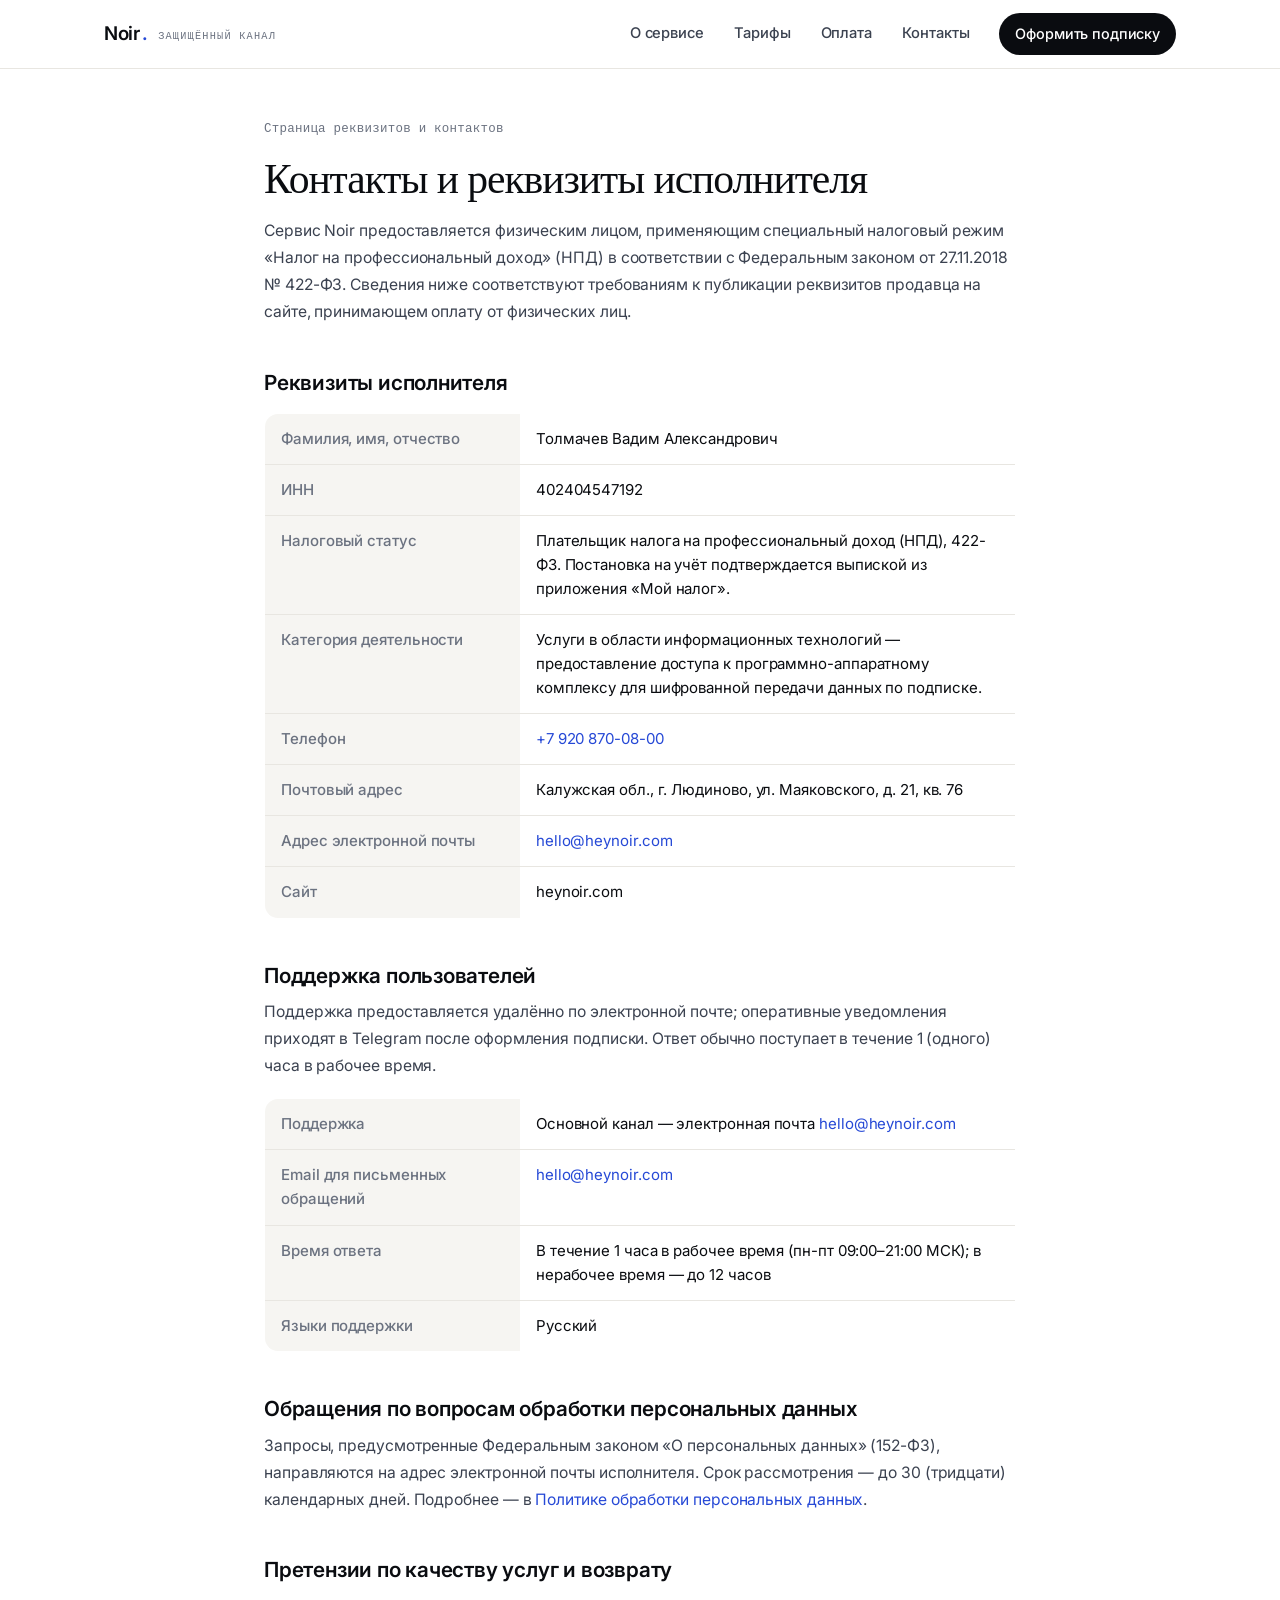
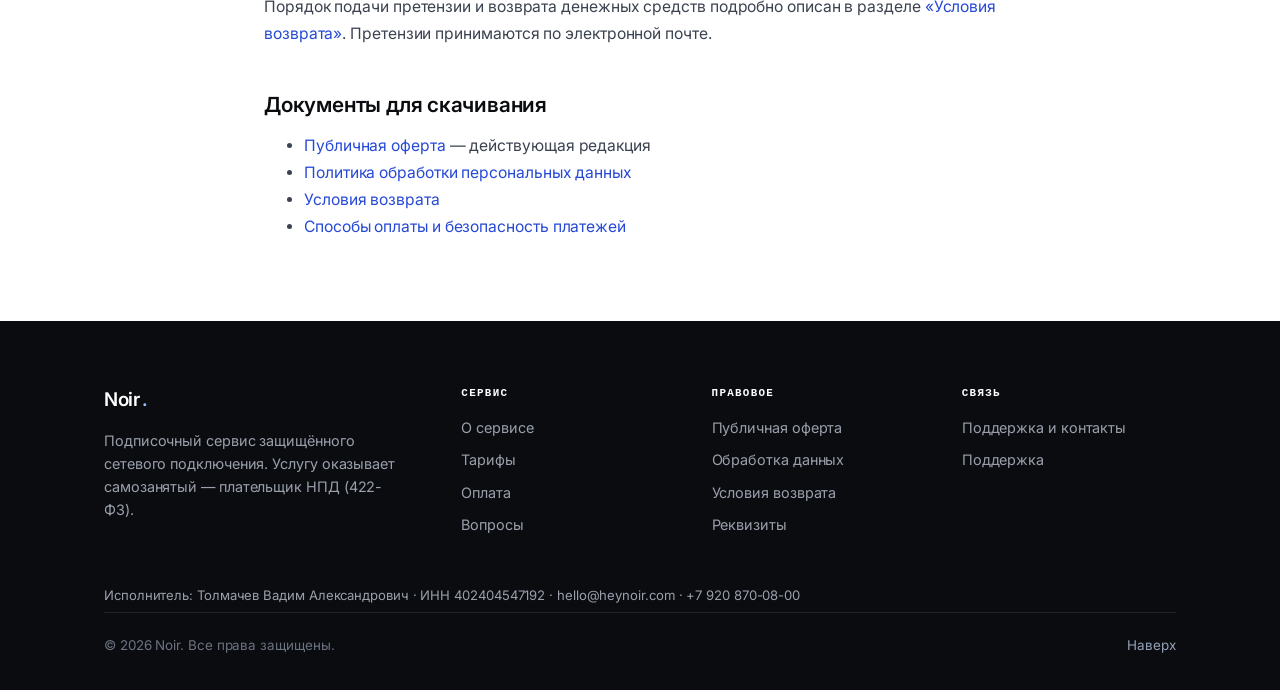
==== contacts.html @ b8f28ebe "Статические страницы heynoir.com" ====
<!doctype html>
<html lang="ru">
<head>
  <meta charset="utf-8">
  <meta name="viewport" content="width=device-width, initial-scale=1">
  <title>Контакты и реквизиты — Noir</title>
  <meta name="description" content="Полные реквизиты исполнителя сервиса Noir, контакты поддержки, способы связи.">
  <link rel="icon" href="/favicon.svg" type="image/svg+xml">
  <link rel="preconnect" href="https://fonts.googleapis.com">
  <link rel="preconnect" href="https://fonts.gstatic.com" crossorigin>
  <link rel="stylesheet" href="https://fonts.googleapis.com/css2?family=Inter:wght@400;500;600&display=swap">
  <link rel="stylesheet" href="/noir-corp.css">
</head>
<body>

<header class="header">
  <div class="wrap nav">
    <a class="brand" href="/">Noir<span class="dot">.</span><span class="brand-sub">защищённый канал</span></a>
    <nav class="nav-links" id="nav-links">
      <a href="/#about">О сервисе</a>
      <a href="/#pricing">Тарифы</a>
      <a href="/payment-info.html">Оплата</a>
      <a href="/contacts.html">Контакты</a>
      <a class="nav-cta" href="/#pricing">Оформить подписку</a>
    </nav>
    <button class="burger" id="burger" aria-label="Меню" aria-expanded="false"><span></span><span></span><span></span></button>
  </div>
</header>

<main class="doc">
  <div class="wrap" style="max-width: 800px;">
    <div class="doc-meta">Страница реквизитов и контактов</div>
    <h1>Контакты и реквизиты исполнителя</h1>
    <p>Сервис Noir предоставляется физическим лицом, применяющим специальный налоговый режим «Налог на профессиональный доход» (НПД) в соответствии с Федеральным законом от 27.11.2018 № 422-ФЗ. Сведения ниже соответствуют требованиям к публикации реквизитов продавца на сайте, принимающем оплату от физических лиц.</p>

    <h2>Реквизиты исполнителя</h2>
    <table class="kv-table">
      <tr><th>Фамилия, имя, отчество</th><td>Толмачев Вадим Александрович</td></tr>
      <tr><th>ИНН</th><td>402404547192</td></tr>
      <tr><th>Налоговый статус</th><td>Плательщик налога на профессиональный доход (НПД), 422-ФЗ. Постановка на учёт подтверждается выпиской из приложения «Мой налог».</td></tr>
      <tr><th>Категория деятельности</th><td>Услуги в области информационных технологий — предоставление доступа к программно-аппаратному комплексу для шифрованной передачи данных по подписке.</td></tr>
      <tr><th>Телефон</th><td><a href="tel:+79208700800">+7 920 870-08-00</a></td></tr>
      <tr><th>Почтовый адрес</th><td>Калужская обл., г. Людиново, ул. Маяковского, д. 21, кв. 76</td></tr>
      <tr><th>Адрес электронной почты</th><td><a href="mailto:hello@heynoir.com">hello@heynoir.com</a></td></tr>
      <tr><th>Сайт</th><td>heynoir.com</td></tr>
    </table>

    <h2>Поддержка пользователей</h2>
    <p>Поддержка предоставляется удалённо по электронной почте; оперативные уведомления приходят в Telegram после оформления подписки. Ответ обычно поступает в течение 1 (одного) часа в рабочее время.</p>
    <table class="kv-table">
      <tr><th>Поддержка</th><td>Основной канал — электронная почта <a href="mailto:hello@heynoir.com">hello@heynoir.com</a></td></tr>
      <tr><th>Email для письменных обращений</th><td><a href="mailto:hello@heynoir.com">hello@heynoir.com</a></td></tr>
      <tr><th>Время ответа</th><td>В течение 1 часа в рабочее время (пн-пт 09:00–21:00 МСК); в нерабочее время — до 12 часов</td></tr>
      <tr><th>Языки поддержки</th><td>Русский</td></tr>
    </table>

    <h2>Обращения по вопросам обработки персональных данных</h2>
    <p>Запросы, предусмотренные Федеральным законом «О персональных данных» (152-ФЗ), направляются на адрес электронной почты исполнителя. Срок рассмотрения — до 30 (тридцати) календарных дней. Подробнее — в <a href="/privacy.html">Политике обработки персональных данных</a>.</p>

    <h2>Претензии по качеству услуг и возврату</h2>
    <p>Порядок подачи претензии и возврата денежных средств подробно описан в разделе <a href="/refund.html">«Условия возврата»</a>. Претензии принимаются по электронной почте.</p>

    <h2>Документы для скачивания</h2>
    <ul>
      <li><a href="/offer.html">Публичная оферта</a> — действующая редакция</li>
      <li><a href="/privacy.html">Политика обработки персональных данных</a></li>
      <li><a href="/refund.html">Условия возврата</a></li>
      <li><a href="/payment-info.html">Способы оплаты и безопасность платежей</a></li>
    </ul>
  </div>
</main>

<footer class="footer">
  <div class="wrap">
    <div class="foot-grid">
      <div class="foot-brand">
        <a class="brand" href="/" style="color: #fff;">Noir<span class="dot" style="color: #93c5fd;">.</span></a>
        <p>Подписочный сервис защищённого сетевого подключения. Услугу оказывает самозанятый — плательщик НПД (422-ФЗ).</p>
      </div>
      <div class="foot-col">
        <h4>Сервис</h4>
        <a href="/#about">О сервисе</a>
        <a href="/#pricing">Тарифы</a>
        <a href="/payment-info.html">Оплата</a>
        <a href="/#faq">Вопросы</a>
      </div>
      <div class="foot-col">
        <h4>Правовое</h4>
        <a href="/offer.html">Публичная оферта</a>
        <a href="/privacy.html">Обработка данных</a>
        <a href="/refund.html">Условия возврата</a>
        <a href="/contacts.html">Реквизиты</a>
      </div>
      <div class="foot-col">
        <h4>Связь</h4>
        <a href="/contacts.html">Поддержка и контакты</a>
        <a href="/contacts.html">Поддержка</a>
      </div>
    </div>
    <p class="foot-req">Исполнитель: Толмачев Вадим Александрович · ИНН 402404547192 · <a href="mailto:hello@heynoir.com">hello@heynoir.com</a> · <a href="tel:+79208700800">+7 920 870-08-00</a></p>
      <div class="foot-bottom">
      <span>© 2026 Noir. Все права защищены.</span>
      <a href="#" style="color: #94a3b8;">Наверх</a>
    </div>
  </div>
</footer>

<script src="/noir-corp.js" defer></script>
</body>
</html>
---- noir-corp.css ----
/* =========================================================================
   Noir — Corporate / merchant site
   Премиум-fintech эстетика: near-black ink, тёплая бумага, один глубокий
   акцент, editorial-заголовки (Fraunces). Без anti-censorship лексики.
   ========================================================================= */

:root {
  --bg:        #ffffff;
  --paper:     #f6f5f2;   /* тёплый off-white для секций */
  --paper-2:   #efede8;
  --ink:       #0a0c10;   /* near-black */
  --ink-2:     #14171d;
  --ink-soft:  #3b4250;
  --muted:     #6b7280;
  --line:      #e8e6e1;
  --line-2:    #dcd9d2;
  --line-dark: #20242c;
  --accent:    #2649d6;   /* глубокий синий — доверие, не «кричащий» */
  --accent-ink:#1a36a8;
  --accent-soft:#eef1fd;
  --on-dark:   #e9eaec;
  --on-dark-mut:#9aa0ab;
  --gold:      #c2a25a;   /* микро-акцент премиум, очень дозированно */
  --radius:    14px;
  --radius-lg: 20px;
  --radius-sm: 9px;
  --shadow-sm: 0 1px 2px rgba(10,12,16,.05);
  --shadow:    0 10px 30px -12px rgba(10,12,16,.18);
  --shadow-lg: 0 30px 60px -20px rgba(10,12,16,.30);
  --max: 1120px;
  --sans: "Inter", -apple-system, BlinkMacSystemFont, "Segoe UI", Roboto, Arial, sans-serif;
  --serif: "Fraunces", Georgia, "Times New Roman", serif;
  --mono: "JetBrains Mono", ui-monospace, "SF Mono", Consolas, monospace;
}

* { box-sizing: border-box; }
html { scroll-behavior: smooth; }
body {
  margin: 0;
  background: var(--bg);
  color: var(--ink);
  font-family: var(--sans);
  font-size: 16px;
  line-height: 1.6;
  letter-spacing: -0.005em;
  -webkit-font-smoothing: antialiased;
  -moz-osx-font-smoothing: grayscale;
}
img, svg { display: block; max-width: 100%; }
a { color: var(--accent); text-decoration: none; }
a:hover { color: var(--accent-ink); }

.wrap { width: 100%; max-width: var(--max); margin: 0 auto; padding: 0 24px; }

/* ============================ Typography ============================ */
h1, h2, h3, h4 { margin: 0 0 .5em; color: var(--ink); font-weight: 600; letter-spacing: -0.02em; }
h1 {
  font-family: var(--serif);
  font-weight: 500;
  font-size: clamp(2.4rem, 1.4rem + 3.6vw, 3.9rem);
  line-height: 1.04;
  letter-spacing: -0.025em;
}
h2 {
  font-family: var(--serif);
  font-weight: 500;
  font-size: clamp(1.7rem, 1.2rem + 1.9vw, 2.5rem);
  line-height: 1.1;
  letter-spacing: -0.02em;
}
h3 { font-size: 1.12rem; line-height: 1.35; }
h4 { font-size: 1rem; }
p { margin: 0 0 1rem; color: var(--ink-soft); }
p.lead { font-size: clamp(1.02rem, .96rem + .4vw, 1.18rem); color: var(--ink-soft); line-height: 1.65; }
strong { color: var(--ink); font-weight: 600; }

.eyebrow {
  display: inline-flex; align-items: center; gap: 8px;
  font-family: var(--mono);
  font-size: .72rem; font-weight: 500;
  text-transform: uppercase; letter-spacing: .16em;
  color: var(--accent);
  margin-bottom: 18px;
}
.eyebrow::before {
  content: ""; width: 18px; height: 1px; background: var(--accent); opacity: .6;
}

/* ============================ Header ============================ */
.header {
  position: sticky; top: 0; z-index: 60;
  background: rgba(255,255,255,.8);
  backdrop-filter: saturate(180%) blur(12px);
  border-bottom: 1px solid var(--line);
}
.nav { display: flex; align-items: center; justify-content: space-between; height: 68px; }
.brand { display: inline-flex; align-items: baseline; gap: 2px; font-size: 1.18rem; font-weight: 600; color: var(--ink); letter-spacing: -0.02em; }
.brand:hover { color: var(--ink); }
.brand .dot { color: var(--accent); }
.brand-sub { font-family: var(--mono); font-size: .64rem; font-weight: 500; text-transform: uppercase; letter-spacing: .12em; color: var(--muted); margin-left: 9px; transform: translateY(-1px); }
.nav-links { display: flex; align-items: center; gap: 30px; }
.nav-links > a { color: var(--ink-soft); font-size: .92rem; font-weight: 500; transition: color .15s; }
.nav-links > a:hover { color: var(--ink); }

/* CTA в шапке — высокая специфичность, чтобы текст всегда был виден (фикс бага) */
.nav-links a.nav-cta,
a.nav-cta {
  display: inline-flex; align-items: center; gap: 7px;
  background: var(--ink); color: #fff;
  padding: 9px 16px; border-radius: 999px;
  font-size: .9rem; font-weight: 500; letter-spacing: -0.01em;
  transition: background .15s, transform .15s;
}
.nav-links a.nav-cta:hover,
a.nav-cta:hover { background: var(--accent); color: #fff; transform: translateY(-1px); }
.nav-cta svg { width: 15px; height: 15px; }

.burger { display: none; background: none; border: 0; padding: 10px; cursor: pointer; }
.burger span { display: block; width: 22px; height: 2px; background: var(--ink); margin: 4px 0; border-radius: 2px; transition: .2s; }

/* ============================ Buttons ============================ */
.btn {
  display: inline-flex; align-items: center; justify-content: center; gap: 8px;
  padding: 13px 22px; border-radius: 999px;
  font-size: .96rem; font-weight: 500; letter-spacing: -0.01em;
  border: 1px solid transparent; cursor: pointer;
  transition: background .15s, color .15s, border-color .15s, transform .15s;
}
.btn svg { width: 17px; height: 17px; }
.btn-primary { background: var(--ink); color: #fff; }
.btn-primary:hover { background: var(--accent); color: #fff; transform: translateY(-1px); }
.btn-secondary { background: #fff; color: var(--ink); border-color: var(--line-2); }
.btn-secondary:hover { background: var(--paper); color: var(--ink); border-color: var(--ink); }
.btn-light { background: #fff; color: var(--ink); }
.btn-light:hover { background: var(--paper); color: var(--ink); transform: translateY(-1px); }
.btn-ghost { background: transparent; color: #fff; border-color: rgba(255,255,255,.28); }
.btn-ghost:hover { background: rgba(255,255,255,.08); color: #fff; border-color: rgba(255,255,255,.5); }

/* ============================ Sections ============================ */
.section { padding: clamp(64px, 4vw + 40px, 112px) 0; }
.section + .section { border-top: 1px solid var(--line); }
.section.soft { background: var(--paper); }
.section-head { max-width: 680px; margin-bottom: 44px; }
.section-head.center { margin-left: auto; margin-right: auto; text-align: center; }

/* ============================ Hero (dark, premium) ============================ */
.hero {
  position: relative; overflow: hidden;
  background: var(--ink);
  color: var(--on-dark);
  padding: clamp(72px, 6vw + 40px, 128px) 0 clamp(64px, 5vw, 104px);
}
.hero::before { /* мягкое холодное свечение */
  content: ""; position: absolute; inset: 0;
  background:
    radial-gradient(900px 420px at 78% -8%, rgba(38,73,214,.30), transparent 60%),
    radial-gradient(700px 500px at 8% 110%, rgba(38,73,214,.12), transparent 55%);
  pointer-events: none;
}
.hero::after { /* тонкая сетка-текстура */
  content: ""; position: absolute; inset: 0;
  background-image: radial-gradient(rgba(255,255,255,.05) 1px, transparent 1px);
  background-size: 22px 22px;
  mask-image: linear-gradient(180deg, #000, transparent 70%);
  pointer-events: none; opacity: .6;
}
.hero .wrap { position: relative; z-index: 1; }
.hero-grid { display: grid; grid-template-columns: 1.15fr .85fr; gap: 56px; align-items: center; }
.hero .eyebrow { color: #aeb9ff; }
.hero .eyebrow::before { background: #aeb9ff; }
.hero h1 { color: #fff; }
.hero h1 .accent { color: #aeb9ff; font-style: italic; }
.hero p.lead { color: var(--on-dark-mut); max-width: 520px; margin: 22px 0 30px; }
.hero-cta { display: flex; flex-wrap: wrap; gap: 12px; }
.hero-trust { display: flex; flex-wrap: wrap; gap: 10px 22px; margin-top: 34px; font-size: .85rem; color: var(--on-dark-mut); }
.hero-trust span { display: inline-flex; align-items: center; gap: 8px; }
.hero-trust .dot { width: 6px; height: 6px; border-radius: 50%; background: #4ade80; box-shadow: 0 0 0 3px rgba(74,222,128,.18); }
.hero-trust svg { width: 15px; height: 15px; color: #7e8aa8; }

/* Hero card */
.hero-card {
  background: linear-gradient(180deg, rgba(255,255,255,.07), rgba(255,255,255,.03));
  border: 1px solid rgba(255,255,255,.12);
  border-radius: var(--radius-lg);
  padding: 26px;
  backdrop-filter: blur(6px);
  box-shadow: var(--shadow-lg);
}
.hero-card .card-top { display: flex; align-items: center; justify-content: space-between; margin-bottom: 18px; }
.hero-card .pill { display: inline-flex; align-items: center; gap: 7px; font-family: var(--mono); font-size: .68rem; text-transform: uppercase; letter-spacing: .1em; color: #cdd3e6; background: rgba(255,255,255,.08); border: 1px solid rgba(255,255,255,.12); padding: 5px 10px; border-radius: 999px; }
.hero-card .price { color: #fff; font-family: var(--serif); font-size: 1.5rem; }
.hero-card .price small { font-family: var(--sans); font-size: .8rem; color: var(--on-dark-mut); font-weight: 400; }
.hero-card dl { margin: 0; display: grid; grid-template-columns: 1fr auto; gap: 0; }
.hero-card dt, .hero-card dd { padding: 12px 0; border-top: 1px solid rgba(255,255,255,.08); font-size: .92rem; }
.hero-card dt { color: var(--on-dark-mut); }
.hero-card dd { margin: 0; color: #fff; font-weight: 500; text-align: right; }

/* ============================ Stat strip ============================ */
.stats { display: grid; grid-template-columns: repeat(4, 1fr); gap: 0; border: 1px solid var(--line); border-radius: var(--radius); overflow: hidden; background: #fff; }
.stat { padding: 26px 24px; border-right: 1px solid var(--line); }
.stat:last-child { border-right: 0; }
.stat .n { font-family: var(--serif); font-size: 1.9rem; line-height: 1; color: var(--ink); }
.stat .l { margin-top: 8px; font-size: .85rem; color: var(--muted); }

/* ============================ Feature grid ============================ */
.feat-grid { display: grid; grid-template-columns: repeat(3, 1fr); gap: 20px; }
.feat {
  background: #fff; border: 1px solid var(--line); border-radius: var(--radius);
  padding: 28px 26px; transition: transform .18s, box-shadow .18s, border-color .18s;
}
.feat:hover { transform: translateY(-3px); box-shadow: var(--shadow); border-color: var(--line-2); }
.feat .ico { width: 44px; height: 44px; border-radius: 12px; background: var(--accent-soft); color: var(--accent); display: inline-flex; align-items: center; justify-content: center; margin-bottom: 18px; }
.feat .ico svg { width: 22px; height: 22px; }
.feat h3 { margin-bottom: 8px; }
.feat p { margin: 0; font-size: .94rem; }

/* ============================ Steps ============================ */
.steps { display: grid; grid-template-columns: repeat(3, 1fr); gap: 20px; counter-reset: s; }
.step { position: relative; padding: 28px 26px; border: 1px solid var(--line); border-radius: var(--radius); background: var(--paper); }
.step .num { font-family: var(--mono); font-size: .8rem; color: var(--accent); letter-spacing: .1em; }
.step h3 { margin: 12px 0 8px; }
.step p { margin: 0; font-size: .94rem; }

/* ============================ Pricing ============================ */
.pricing-grid { display: grid; grid-template-columns: repeat(4, 1fr); gap: 16px; }
.tier { display: flex; flex-direction: column; background: #fff; border: 1px solid var(--line); border-radius: var(--radius); padding: 26px 22px; transition: transform .18s, box-shadow .18s; }
.tier:hover { transform: translateY(-3px); box-shadow: var(--shadow); }
.tier.recommended { border-color: var(--ink); box-shadow: var(--shadow); position: relative; }
.tier-badge { position: absolute; top: -11px; left: 22px; background: var(--ink); color: #fff; font-family: var(--mono); font-size: .64rem; text-transform: uppercase; letter-spacing: .1em; padding: 5px 11px; border-radius: 999px; }
.tier-name { font-size: .9rem; color: var(--muted); }
.tier-price { font-family: var(--serif); font-size: 2.2rem; line-height: 1; margin: 10px 0 4px; color: var(--ink); }
.tier-price .per { font-family: var(--sans); font-size: .82rem; color: var(--muted); font-weight: 400; }
.tier-total { font-size: .84rem; color: var(--muted); margin-bottom: 18px; }
.tier ul { list-style: none; margin: 0 0 22px; padding: 0; flex: 1; }
.tier li { position: relative; padding-left: 24px; margin-bottom: 9px; font-size: .9rem; color: var(--ink-soft); }
.tier li svg { position: absolute; left: 0; top: 3px; width: 15px; height: 15px; color: var(--accent); }
.pay-note { margin-top: 22px; font-size: .85rem; color: var(--muted); }

/* ============================ Dark trust section ============================ */
.section.dark { background: var(--ink); color: var(--on-dark); }
.section.dark .eyebrow { color: #aeb9ff; }
.section.dark .eyebrow::before { background: #aeb9ff; }
.section.dark h2 { color: #fff; }
.section.dark p { color: var(--on-dark-mut); }
.section.dark .feat { background: rgba(255,255,255,.04); border-color: var(--line-dark); }
.section.dark .feat:hover { border-color: rgba(255,255,255,.2); box-shadow: none; }
.section.dark .feat h3 { color: #fff; }
.section.dark .feat p { color: var(--on-dark-mut); }
.section.dark .feat .ico { background: rgba(174,185,255,.12); color: #aeb9ff; }

/* ============================ FAQ ============================ */
.faq { max-width: 780px; margin: 0 auto; border-top: 1px solid var(--line); }
.faq-item { border-bottom: 1px solid var(--line); }
.faq-q { width: 100%; text-align: left; background: none; border: 0; cursor: pointer; padding: 22px 40px 22px 0; font-size: 1.04rem; font-weight: 500; color: var(--ink); position: relative; font-family: var(--sans); }
.faq-q::after { content: "+"; position: absolute; right: 4px; top: 50%; transform: translateY(-50%); font-size: 1.4rem; color: var(--muted); font-weight: 400; }
.faq-q[aria-expanded="true"]::after { content: "–"; color: var(--accent); }
.faq-a { display: none; padding: 0 0 22px; color: var(--ink-soft); font-size: .98rem; }
.faq-item.open .faq-a { display: block; }

/* ============================ CTA band ============================ */
.cta-band { text-align: center; }
.cta-band h2 { margin-bottom: 14px; }
.cta-band p { max-width: 560px; margin: 0 auto 26px; }

/* ============================ Footer ============================ */
.footer { background: var(--ink); color: var(--on-dark-mut); padding: 64px 0 34px; }
.footer a { color: var(--on-dark-mut); }
.footer a:hover { color: #fff; }
.foot-grid { display: grid; grid-template-columns: 1.5fr 1fr 1fr 1fr; gap: 36px; margin-bottom: 40px; }
.footer h4 { color: #fff; font-family: var(--mono); font-size: .68rem; text-transform: uppercase; letter-spacing: .12em; margin-bottom: 14px; }
.foot-col a { display: block; margin-bottom: 9px; font-size: .9rem; }
.foot-brand .brand { color: #fff; }
.foot-brand p { color: var(--on-dark-mut); font-size: .9rem; max-width: 300px; margin-top: 14px; }
.foot-req { color: var(--on-dark-mut); font-size: .82rem; line-height: 1.6; margin: 0 0 6px; }
.foot-bottom { border-top: 1px solid var(--line-dark); padding-top: 22px; display: flex; justify-content: space-between; flex-wrap: wrap; gap: 12px; font-size: .84rem; color: #6b7280; }
.foot-disc { margin-top: 14px; font-size: .78rem; color: #5b616c; line-height: 1.6; }

/* ============================ Doc / legal pages ============================ */
.doc { padding: clamp(48px, 4vw, 80px) 0 clamp(64px, 5vw, 96px); }
.doc .wrap { max-width: 820px; }
.doc-meta { font-family: var(--mono); font-size: .78rem; color: var(--muted); margin-bottom: 18px; letter-spacing: .02em; }
.doc h1 { font-size: clamp(1.9rem, 1.4rem + 1.6vw, 2.6rem); margin-bottom: .4em; }
.doc h2 { font-family: var(--sans); font-weight: 600; font-size: 1.3rem; letter-spacing: -0.01em; margin: 40px 0 12px; padding-top: 6px; }
.doc h3 { font-size: 1.05rem; margin: 24px 0 8px; }
.doc p, .doc li { font-size: .98rem; line-height: 1.72; color: var(--ink-soft); }
.doc strong { color: var(--ink); }
.doc section + section { margin-top: 8px; }

.toc { background: var(--paper); border: 1px solid var(--line); border-radius: var(--radius); padding: 22px 26px; margin: 26px 0 36px; }
.toc h4 { margin: 0 0 10px; font-family: var(--mono); font-size: .7rem; text-transform: uppercase; letter-spacing: .1em; color: var(--muted); }
.toc ol { margin: 0; padding-left: 1.3em; columns: 2; column-gap: 32px; }
.toc li { margin-bottom: 6px; font-size: .9rem; }
.toc a { color: var(--ink-soft); }
.toc a:hover { color: var(--accent); }

.kv-table { width: 100%; border-collapse: collapse; margin: 18px 0; background: #fff; border: 1px solid var(--line); border-radius: var(--radius); overflow: hidden; font-size: .94rem; }
.kv-table th, .kv-table td { padding: 13px 16px; text-align: left; vertical-align: top; border-bottom: 1px solid var(--line); }
.kv-table th { background: var(--paper); font-weight: 500; color: var(--muted); width: 34%; }
.kv-table tr:last-child th, .kv-table tr:last-child td { border-bottom: 0; }

.doc table:not(.kv-table) { width: 100%; border-collapse: collapse; margin: 16px 0; font-size: .92rem; }
.doc table:not(.kv-table) th, .doc table:not(.kv-table) td { border: 1px solid var(--line); padding: 10px 14px; text-align: left; vertical-align: top; }
.doc table:not(.kv-table) th { background: var(--paper); font-weight: 600; }

/* ============================ Responsive ============================ */
@media (max-width: 920px) {
  .hero-grid { grid-template-columns: 1fr; gap: 40px; }
  .hero-card { max-width: 460px; }
  .feat-grid, .steps { grid-template-columns: 1fr; }
  .stats { grid-template-columns: 1fr 1fr; }
  .stat:nth-child(2) { border-right: 0; }
  .stat:nth-child(1), .stat:nth-child(2) { border-bottom: 1px solid var(--line); }
  .pricing-grid { grid-template-columns: 1fr 1fr; }
  .foot-grid { grid-template-columns: 1fr 1fr; }
  .toc ol { columns: 1; }
  .nav-links { position: absolute; top: 68px; left: 0; right: 0; flex-direction: column; align-items: flex-start; gap: 18px; background: #fff; border-bottom: 1px solid var(--line); padding: 22px 24px; display: none; }
  .nav-links.open { display: flex; }
  .burger { display: block; }
}
@media (max-width: 560px) {
  .stats { grid-template-columns: 1fr; }
  .stat { border-right: 0; border-bottom: 1px solid var(--line); }
  .stat:last-child { border-bottom: 0; }
  .pricing-grid { grid-template-columns: 1fr; }
  .foot-grid { grid-template-columns: 1fr; gap: 28px; }
}
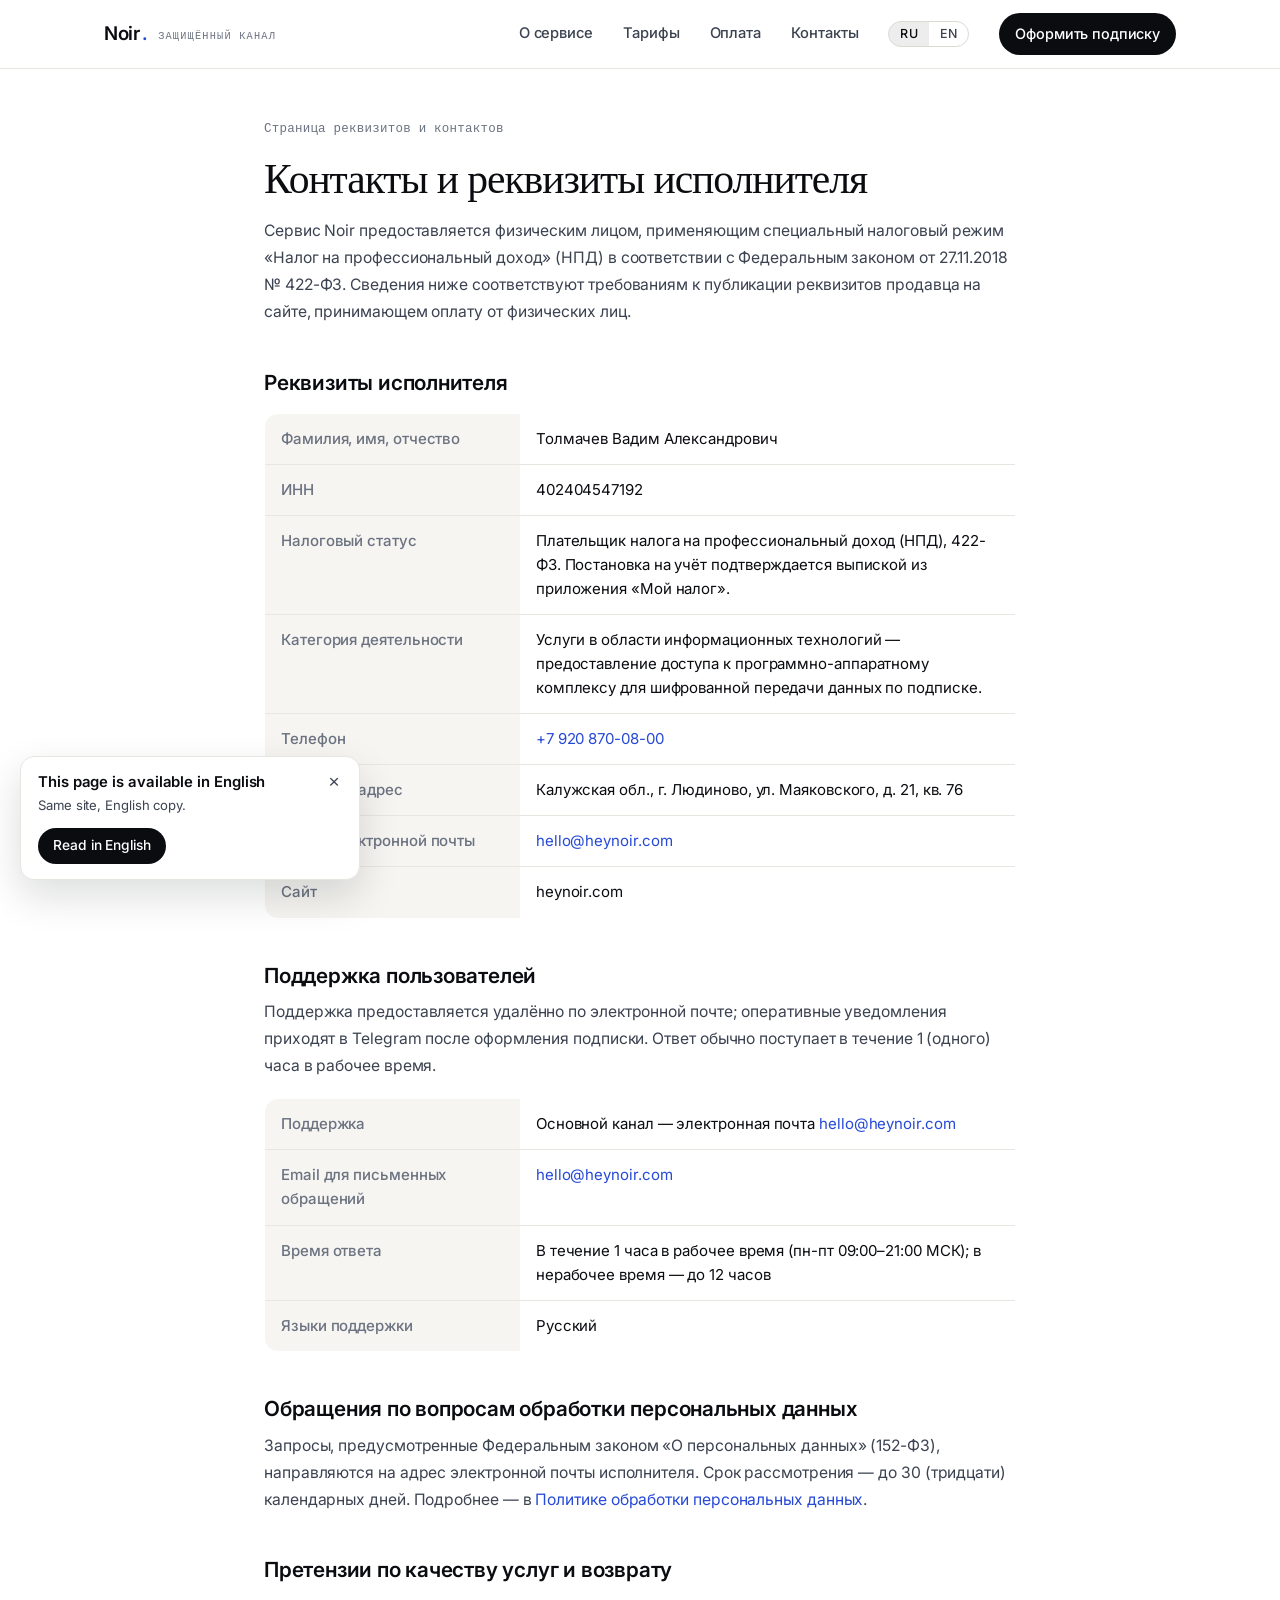
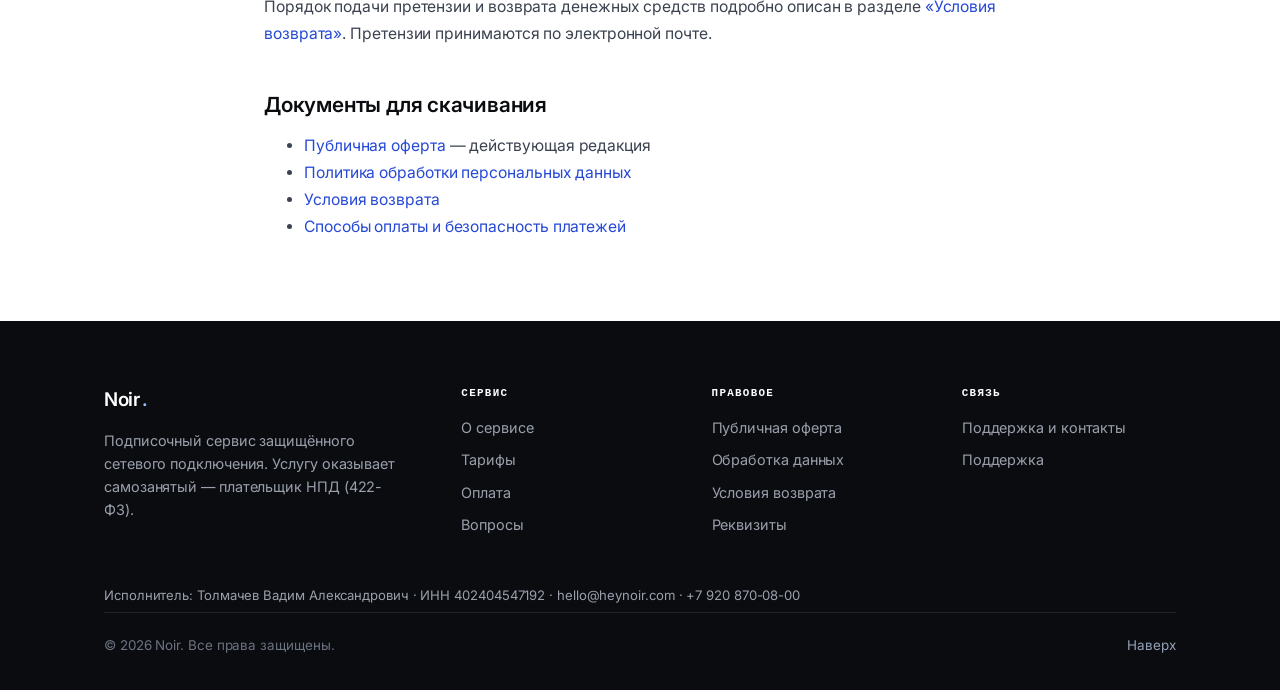
==== commit 2da0a640: "Английская версия heynoir.com: /en/ на всех шести страницах Юр.документы (оферта, политика, возврат)" ====
--- a/contacts.html
+++ b/contacts.html
@@ -10,6 +10,14 @@
   <link rel="preconnect" href="https://fonts.gstatic.com" crossorigin>
   <link rel="stylesheet" href="https://fonts.googleapis.com/css2?family=Inter:wght@400;500;600&display=swap">
   <link rel="stylesheet" href="/noir-corp.css">
+
+  <meta property="og:locale" content="ru_RU">
+  <meta property="og:locale:alternate" content="en_US">
+  <link rel="alternate" hreflang="ru" href="https://heynoir.com/contacts.html">
+  <link rel="alternate" hreflang="en" href="https://heynoir.com/en/contacts.html">
+  <link rel="alternate" hreflang="x-default" href="https://heynoir.com/contacts.html">
+<!-- Счётчик посещаемости: свой, на s.noirvpn.org, данные лежат у нас. -->
+<script defer src="https://s.noirvpn.org/n.js" data-website-id="4ba6fdea-3851-48e6-a78a-fea0c8b20341"></script>
 </head>
 <body>
 
@@ -21,6 +29,10 @@
       <a href="/#pricing">Тарифы</a>
       <a href="/payment-info.html">Оплата</a>
       <a href="/contacts.html">Контакты</a>
+      <div class="lang" role="group" aria-label="Язык / Language">
+        <span class="lang-on" aria-current="true">RU</span>
+        <a href="/en/contacts.html" hreflang="en" lang="en" data-lang-to="en">EN</a>
+      </div>
       <a class="nav-cta" href="/#pricing">Оформить подписку</a>
     </nav>
     <button class="burger" id="burger" aria-label="Меню" aria-expanded="false"><span></span><span></span><span></span></button>
--- a/noir-corp.css
+++ b/noir-corp.css
@@ -324,3 +324,42 @@
   .pricing-grid { grid-template-columns: 1fr; }
   .foot-grid { grid-template-columns: 1fr; gap: 28px; }
 }
+
+/* ============================ Переключатель языка ============================ */
+/* Активный язык — <span>, второй — обычная <a>: работает без JS.
+   Живёт внутри .nav-links, поэтому на телефоне сам уезжает в выпадающее меню. */
+.lang {
+  display: inline-flex; align-items: center; flex: 0 0 auto;
+  border: 1px solid var(--line-2); border-radius: 999px; overflow: hidden;
+  font-size: .78rem; font-weight: 500; letter-spacing: .02em;
+}
+.lang > * { display: block; padding: 6px 11px; line-height: 1; color: var(--ink-soft); transition: background .15s, color .15s; }
+.lang a:hover { color: var(--ink); background: rgba(10,12,16,.05); }
+.lang .lang-on { color: var(--ink); background: rgba(10,12,16,.07); cursor: default; }
+
+/* Предложение сменить язык. Само никогда не редиректит. */
+.langbar {
+  position: fixed; z-index: 70; left: 20px; bottom: 20px; max-width: min(92vw, 340px);
+  display: none; gap: 12px; align-items: flex-start;
+  padding: 15px 15px 15px 17px; border-radius: 14px;
+  background: #fff; border: 1px solid var(--line);
+  box-shadow: 0 16px 40px rgba(10,12,16,.14);
+  opacity: 0; transform: translateY(10px); transition: opacity .28s, transform .28s;
+}
+.langbar.show { display: flex; }
+.langbar.in { opacity: 1; transform: translateY(0); }
+.langbar-tx { font-size: .93rem; line-height: 1.45; color: var(--ink); }
+.langbar-tx b { display: block; font-weight: 600; margin-bottom: 2px; }
+.langbar-tx i { font-style: normal; color: var(--ink-soft); font-size: .82rem; }
+.langbar-go {
+  margin-top: 11px; display: inline-block; padding: 8px 15px; border-radius: 999px;
+  background: var(--ink); color: #fff; font-size: .86rem; font-weight: 500;
+}
+.langbar-go:hover { background: var(--accent); color: #fff; }
+.langbar-x {
+  flex: 0 0 auto; width: 26px; height: 26px; border-radius: 999px; margin: -3px -3px 0 0;
+  color: var(--ink-soft); font-size: 19px; line-height: 1;
+  background: none; border: 0; cursor: pointer; transition: background .15s, color .15s;
+}
+.langbar-x:hover { color: var(--ink); background: rgba(10,12,16,.06); }
+@media (max-width: 860px) { .langbar { left: 12px; right: 12px; bottom: 12px; max-width: none; } }
